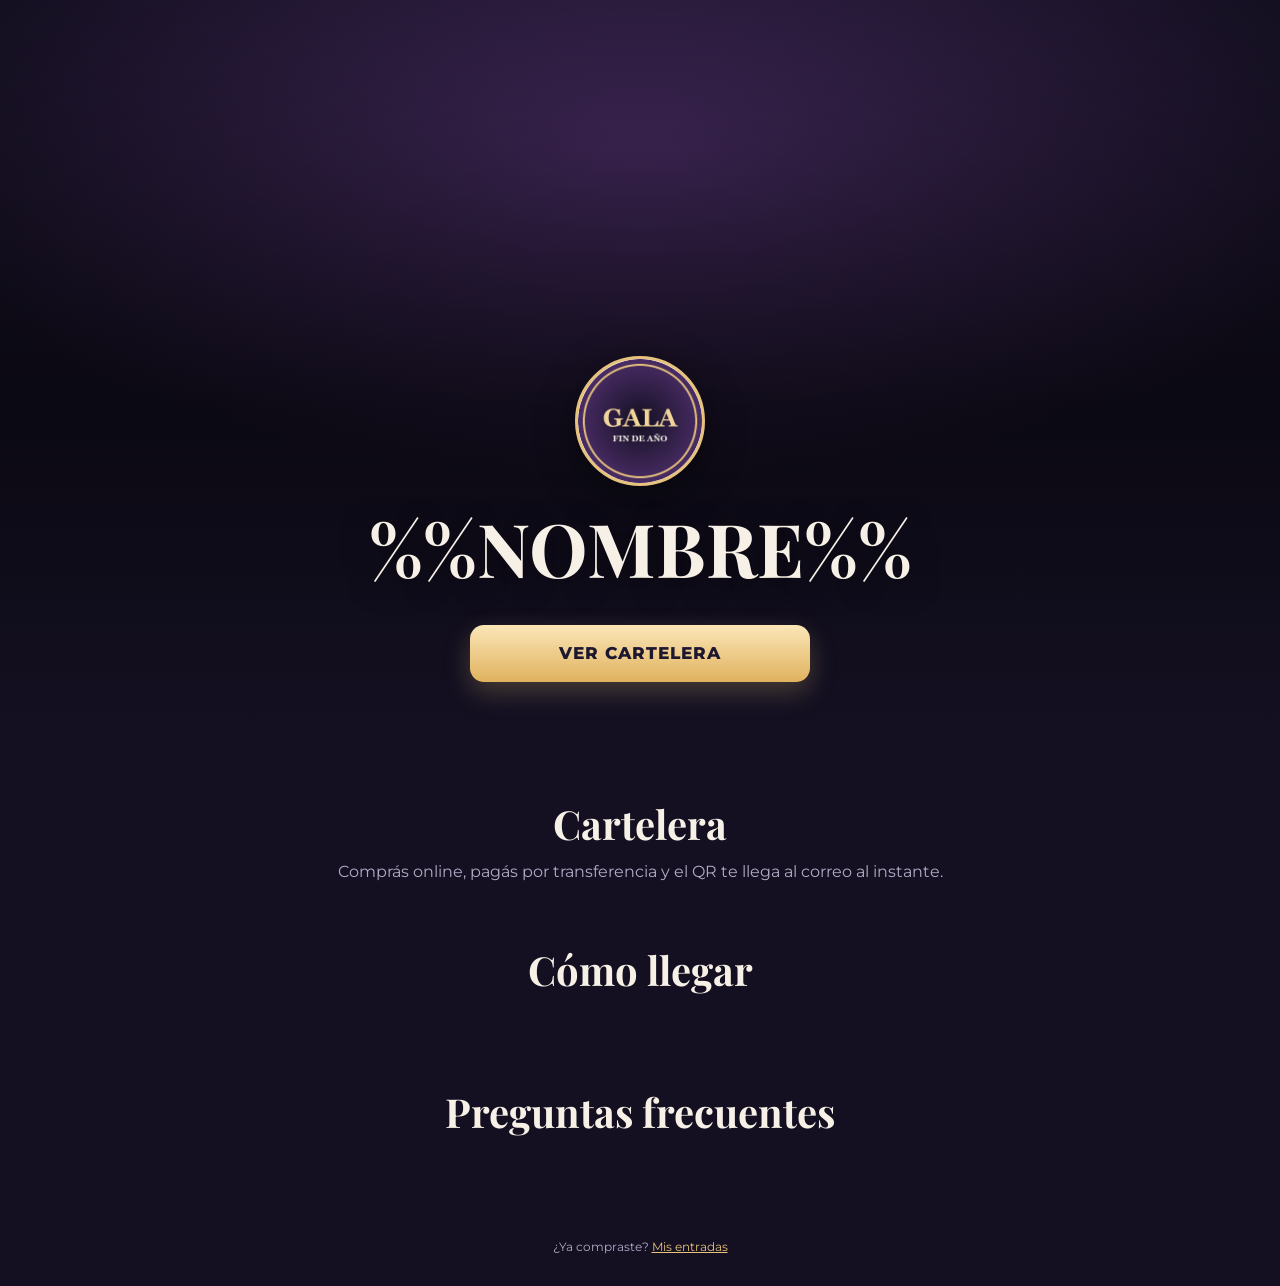
==== frontend/index.html @ 8a8f3d65 "Cartelera con varias fechas y temas por cliente; primer tema: Patio Lo de O-Li - Eventos en la base " ====
<!doctype html>
<html lang="es">
<head>
<meta charset="utf-8">
<meta name="viewport" content="width=device-width, initial-scale=1">
<!-- El servidor reemplaza las marcas NOMBRE, DESCRIPCION y URL (entre dobles porcentajes) con los datos de sitio.json:
     así la vista previa de WhatsApp sale bien. -->
<title>%%NOMBRE%%</title>
<meta name="description" content="%%DESCRIPCION%%">
<meta property="og:type" content="website">
<meta property="og:title" content="%%NOMBRE%%">
<meta property="og:description" content="%%DESCRIPCION%%">
<meta property="og:url" content="%%URL%%/">
<meta property="og:image" content="%%URL%%/assets/compartir.jpg">
<meta name="theme-color" content="#141022">
<link rel="icon" href="assets/logo.webp">
<link rel="preconnect" href="https://fonts.googleapis.com"><link rel="preconnect" href="https://fonts.gstatic.com" crossorigin>
<link href="https://fonts.googleapis.com/css2?family=Playfair+Display:ital,wght@0,700;1,700&family=Montserrat:wght@500;600;700;800&display=swap" rel="stylesheet">
<link rel="stylesheet" href="sistema.css">
<link rel="stylesheet" href="/tema.css">
<style>
body{background:var(--noche);}
.portada{position:relative;min-height:82vh;display:flex;align-items:flex-end;padding:0 16px 56px;overflow:hidden;
  background:linear-gradient(180deg,rgba(0,0,0,.15) 0%,rgba(0,0,0,.45) 55%,var(--noche) 100%),var(--foto,none) center/cover no-repeat,var(--portada-fondo,radial-gradient(ellipse 80% 60% at 50% 20%,#4a2d66,#141022 75%));}
.portada .dentro{max-width:880px;margin:0 auto;width:100%;text-align:center;}
.portada img.logo{width:130px;height:130px;border-radius:50%;object-fit:cover;background:#fff;box-shadow:0 10px 40px rgba(0,0,0,.45);border:3px solid var(--oro);}
.portada .organiza{margin-top:16px;font-weight:800;font-size:12px;letter-spacing:.28em;text-transform:uppercase;color:var(--oro);}
.portada h1{font-size:clamp(38px,9vw,74px);margin-top:10px;text-shadow:0 6px 30px rgba(0,0,0,.5);}
.portada .cuando{margin-top:12px;font-size:clamp(16px,3.6vw,20px);font-weight:600;}
.portada .lugar{color:var(--gris);margin-top:4px;}
.portada .btn{max-width:340px;margin-top:26px;}
.cuenta{display:flex;justify-content:center;gap:10px;margin-top:22px;}
.cuenta div{min-width:66px;background:rgba(246,240,230,.07);border:1px solid rgba(231,194,125,.25);border-radius:14px;padding:8px 6px;}
.cuenta b{display:block;font-family:var(--f-display);font-size:28px;line-height:1.1;}
.cuenta small{font-size:10px;font-weight:800;letter-spacing:.14em;text-transform:uppercase;color:var(--gris);}
.seccion{max-width:960px;margin:0 auto;padding:56px 16px 0;}
.seccion h2{font-family:var(--f-display);font-size:clamp(28px,6vw,40px);text-align:center;}
.seccion .sub{text-align:center;color:var(--gris);margin-top:6px;}
/* Cartelera */
.cartelera{display:grid;grid-template-columns:repeat(auto-fill,minmax(280px,1fr));gap:18px;margin-top:26px;}
.pena{background:var(--noche-2);border:1px solid rgba(231,194,125,.22);border-radius:20px;overflow:hidden;display:flex;flex-direction:column;}
.pena .foto{position:relative;aspect-ratio:4/5;background:var(--portada-fondo,linear-gradient(160deg,#3a2a52,#141022));display:flex;align-items:center;justify-content:center;}
.pena .foto img{width:100%;height:100%;object-fit:cover;display:block;}
.pena .foto .sin img{width:96px;height:96px;border-radius:50%;object-fit:cover;opacity:.9;box-shadow:0 8px 24px rgba(0,0,0,.35);}
.pena .foto.sin-foto{aspect-ratio:16/9;}   /* sin flyer todavía: un recuadro bajo, no un hueco alto */
.pena .dia{position:absolute;top:12px;left:12px;background:var(--oro);color:#1d1830;border-radius:14px;padding:6px 10px;text-align:center;line-height:1;box-shadow:0 6px 18px rgba(0,0,0,.35);}
.pena .dia b{display:block;font-family:var(--f-display);font-size:28px;}
.pena .dia small{font-weight:800;font-size:11px;letter-spacing:.12em;text-transform:uppercase;}
.pena .sello{position:absolute;top:14px;right:12px;font-weight:800;font-size:10.5px;letter-spacing:.1em;text-transform:uppercase;background:var(--rojo);color:#fff;border-radius:999px;padding:4px 10px;}
.pena .sello.pocas{background:var(--oro);color:#1d1830;}
.pena .info{padding:18px;display:flex;flex-direction:column;gap:6px;flex:1;}
.pena .info h3{font-family:var(--f-display);font-size:24px;line-height:1.15;}
.pena .info .subt{color:var(--oro);font-weight:700;font-size:13px;}
.pena .info .art{color:var(--crema);font-size:14px;}
.pena .info .cuando{color:var(--gris);font-size:13px;}
.pena .info .pie-peña{margin-top:auto;padding-top:12px;display:flex;align-items:center;justify-content:space-between;gap:10px;}
.pena .precio{font-family:var(--f-display);font-size:26px;color:var(--oro-vivo);}
.pena .precio small{display:block;font-family:var(--f-texto);font-size:10.5px;font-weight:800;letter-spacing:.1em;text-transform:uppercase;color:var(--gris);}
.pena .btn{width:auto;padding:12px 18px;font-size:14px;}
.pena .pronto{font-weight:800;font-size:13px;color:var(--gris);text-transform:uppercase;letter-spacing:.08em;}
/* Gala (un solo evento): entradas */
.entradas{display:grid;grid-template-columns:repeat(auto-fit,minmax(240px,1fr));gap:14px;margin-top:26px;}
.entrada{background:var(--noche-2);border:1px solid rgba(231,194,125,.25);border-radius:20px;padding:22px;text-align:center;position:relative;}
.entrada b{display:block;font-weight:800;font-size:17px;}
.entrada small{display:block;color:var(--gris);font-size:13px;margin-top:4px;min-height:18px;}
.entrada .precio{font-family:var(--f-display);font-size:38px;margin:14px 0;color:var(--oro-vivo);}
.entrada .sello{position:absolute;top:-10px;right:14px;font-weight:800;font-size:10.5px;letter-spacing:.1em;text-transform:uppercase;background:var(--rojo);color:#fff;border-radius:999px;padding:3px 10px;}
.entrada .sello.pocas{background:var(--oro);color:#1d1830;}
.sobre{max-width:720px;margin:18px auto 0;text-align:center;color:var(--crema);font-size:16.5px;line-height:1.7;}
.sobre p+p{margin-top:12px;}
.llamado{display:flex;gap:22px;align-items:center;justify-content:space-between;flex-wrap:wrap;background:linear-gradient(135deg,rgba(231,194,125,.16),rgba(231,194,125,.05));
  border:1px solid rgba(231,194,125,.35);border-radius:22px;padding:26px;}
.llamado > div{flex:1;min-width:240px;}
.llamado h2{text-align:left;font-size:clamp(24px,5vw,32px);}
.llamado .kicker{font-weight:800;font-size:12px;letter-spacing:.22em;text-transform:uppercase;color:var(--oro);}
.llamado p{color:var(--crema);margin-top:8px;}
.btn.wa{width:auto;background:#25d366;color:#06210f;box-shadow:0 10px 26px rgba(37,211,102,.25);}
.datos{display:grid;grid-template-columns:repeat(auto-fit,minmax(220px,1fr));gap:14px;margin-top:26px;}
.dato{background:rgba(246,240,230,.05);border:1px solid rgba(246,240,230,.12);border-radius:16px;padding:18px;}
.dato small{display:block;font-weight:800;font-size:11px;letter-spacing:.2em;text-transform:uppercase;color:var(--oro);}
.dato p{margin-top:6px;font-weight:600;}
.preguntas{margin-top:22px;display:grid;gap:10px;}
.preguntas details{background:rgba(246,240,230,.05);border:1px solid rgba(246,240,230,.12);border-radius:14px;padding:14px 16px;}
.preguntas summary{cursor:pointer;font-weight:800;}
.preguntas p{margin-top:8px;color:var(--gris);}
.barra-compra{position:fixed;left:0;right:0;bottom:0;padding:10px 16px calc(10px + env(safe-area-inset-bottom));background:rgba(20,16,34,.94);
  border-top:1px solid rgba(231,194,125,.25);display:none;z-index:20;backdrop-filter:blur(6px);}
.barra-compra .btn{max-width:520px;margin:0 auto;display:flex;}
@media (max-width:700px){.barra-compra.visible{display:block;} body{padding-bottom:84px;}}
.pie{padding:48px 16px 30px;}
</style>
</head>
<body>
<header class="portada" style="--foto:url('assets/portada.webp')">
  <div class="dentro">
    <img class="logo" src="assets/logo.webp" width="130" height="130" alt="">
    <p class="organiza" id="organiza"></p>
    <h1 id="titulo">%%NOMBRE%%</h1>
    <p class="cuando" id="cuando"></p>
    <p class="lugar" id="lugar"></p>
    <div class="cuenta" id="cuenta" hidden><div><b id="c-d">0</b><small>días</small></div><div><b id="c-h">0</b><small>horas</small></div><div><b id="c-m">0</b><small>min</small></div></div>
    <a class="btn" id="btn-principal" href="#cartelera">Ver cartelera</a>
  </div>
</header>

<section class="seccion" id="cartelera">
  <h2 id="t-entradas">Cartelera</h2>
  <p class="sub" id="sub-entradas">Comprás online, pagás por transferencia y el QR te llega al correo al instante.</p>
  <div id="lista"></div>
</section>

<section class="seccion" id="sobre" hidden>
  <h2 id="sobre-tit"></h2>
  <div class="sobre" id="sobre-txt"></div>
</section>

<section class="seccion" id="feriantes" hidden>
  <div class="llamado">
    <div>
      <p class="kicker">Para emprendedores</p>
      <h2 id="fer-tit"></h2>
      <p id="fer-txt"></p>
    </div>
    <a class="btn wa" id="fer-btn" target="_blank" rel="noopener">Consultar por WhatsApp</a>
  </div>
</section>

<section class="seccion">
  <h2>Cómo llegar</h2>
  <div class="datos" id="datos"></div>
</section>

<section class="seccion">
  <h2>Preguntas frecuentes</h2>
  <div class="preguntas" id="preguntas"></div>
</section>

<p class="pie">¿Ya compraste? <a href="/mis-entradas">Mis entradas</a></p>
<div class="barra-compra" id="barra"><a class="btn" id="btn-barra" href="#cartelera">Comprar entradas</a></div>

<script>
const $ = s => document.querySelector(s);
const pesos = n => '$' + Number(n).toLocaleString('es-AR');
const esc = x => String(x ?? '').replace(/[&<>"']/g, c => ({ '&': '&amp;', '<': '&lt;', '>': '&gt;', '"': '&quot;', "'": '&#39;' }[c]));
const MESES = ['ene', 'feb', 'mar', 'abr', 'may', 'jun', 'jul', 'ago', 'sep', 'oct', 'nov', 'dic'];
const sello = estado => estado === 'agotado' ? '<span class="sello">Agotado</span>' : estado === 'pocas' ? '<span class="sello pocas">Quedan pocas</span>' : '';
function estadoEvento(e) {
  const est = Object.values(e.tipos).map(t => t.estado);
  return est.length && est.every(x => x === 'agotado') ? 'agotado' : est.includes('pocas') ? 'pocas' : '';
}

function cuentaRegresiva(fecha, hora) {
  const objetivo = new Date(`${fecha}T${hora || '21:00'}:00-03:00`).getTime();
  const pintar = () => {
    const falta = objetivo - Date.now();
    if (falta <= 0) { $('#cuenta').hidden = true; return; }
    $('#cuenta').hidden = false;
    $('#c-d').textContent = Math.floor(falta / 864e5); $('#c-h').textContent = Math.floor(falta / 36e5) % 24; $('#c-m').textContent = Math.floor(falta / 6e4) % 60;
  };
  pintar(); setInterval(pintar, 30000);
}

// Una tarjeta por fecha de la cartelera
function tarjeta(e) {
  const [, m, d] = e.fecha.split('-').map(Number);
  const precios = Object.values(e.tipos).map(t => t.final);
  const est = estadoEvento(e);
  const pie = e.vendible && est !== 'agotado'
    ? `<span class="precio"><small>${precios.length > 1 ? 'Desde' : 'Entrada'}</small>${pesos(Math.min(...precios))}</span><a class="btn" href="/comprar?evento=${encodeURIComponent(e.id)}">Comprar</a>`
    : `<span class="pronto">${est === 'agotado' ? 'Entradas agotadas' : 'Entradas muy pronto'}</span>`;
  return `<article class="pena">
    <div class="foto${e.imagen ? '' : ' sin-foto'}">${e.imagen ? `<img src="${esc(e.imagen)}" alt="${esc(e.nombre)}" loading="lazy">` : '<div class="sin"><img src="assets/logo.webp" alt=""></div>'}
      <div class="dia"><b>${d}</b><small>${MESES[m - 1]}</small></div>${sello(est)}</div>
    <div class="info">
      <h3>${esc(e.nombre)}</h3>
      ${e.subtitulo ? `<p class="subt">${esc(e.subtitulo)}</p>` : ''}
      ${e.artistas?.length ? `<p class="art">${esc(e.artistas.join(' · '))}</p>` : ''}
      <p class="cuando">${esc(e.cuando.charAt(0).toUpperCase() + e.cuando.slice(1))}${e.hora ? '' : ' · horario a confirmar'}</p>
      <div class="pie-peña">${pie}</div>
    </div></article>`;
}

fetch('/api/config').then(r => r.json()).then(c => {
  const s = c.sitio, eventos = c.eventos || [];
  const gala = s.modo === 'gala' && eventos.length === 1;
  const e0 = eventos[0];
  if (gala) {
    // Un solo evento: la portada es el evento y abajo van sus tipos de entrada.
    $('#organiza').textContent = s.organiza || s.nombre;
    $('#titulo').textContent = e0.nombre; $('#cuando').textContent = e0.cuando; $('#lugar').textContent = s.lugar;
    cuentaRegresiva(e0.fecha, e0.hora);
    $('#t-entradas').textContent = 'Entradas';
    $('#lista').className = 'entradas';
    $('#lista').innerHTML = Object.entries(e0.tipos).map(([k, t]) => {
      const boton = e0.vendible && t.estado !== 'agotado' ? `<a class="btn" href="/comprar?evento=${encodeURIComponent(e0.id)}&tipo=${encodeURIComponent(k)}">Comprar</a>` : '';
      return `<div class="entrada">${sello(t.estado)}<b>${esc(t.nombre)}</b><small>${esc(t.detalle || '')}</small><div class="precio">${pesos(t.final)}</div>${boton}</div>`;
    }).join('') || '<p class="sub">Las entradas salen a la venta muy pronto.</p>';
    if (e0.vendible) { $('#btn-principal').textContent = 'Comprar entradas'; $('#btn-principal').href = `/comprar?evento=${encodeURIComponent(e0.id)}`; $('#btn-barra').href = $('#btn-principal').href; $('#barra').classList.add('visible'); }
    else { $('#btn-principal').textContent = 'Entradas muy pronto'; $('#btn-principal').removeAttribute('href'); $('#btn-principal').style.opacity = '.7'; $('#sub-entradas').textContent = 'La venta online abre muy pronto.'; }
  } else {
    // Cartelera: la portada es el lugar y abajo van las próximas fechas.
    $('#organiza').textContent = s.lema || s.organiza || '';
    $('#titulo').textContent = s.nombre;
    $('#cuando').textContent = e0 ? `Próxima: ${e0.nombre} · ${e0.cuando}` : 'Muy pronto, nuevas fechas';
    $('#lugar').textContent = [s.direccion, s.ciudad].filter(Boolean).join(' · ');
    $('#lista').className = 'cartelera';
    $('#lista').innerHTML = eventos.map(tarjeta).join('') || '<p class="sub">Muy pronto anunciamos las próximas fechas.</p>';
    if (eventos.some(e => e.vendible)) $('#barra').classList.add('visible');
  }
  if (s.sobre) {
    $('#sobre').hidden = false; $('#sobre-tit').textContent = s.sobre.titulo;
    $('#sobre-txt').innerHTML = s.sobre.parrafos.map(p => `<p>${esc(p)}</p>`).join('');
  }
  if (s.feriantes) {
    $('#feriantes').hidden = false; $('#fer-tit').textContent = s.feriantes.titulo; $('#fer-txt').textContent = s.feriantes.texto;
    $('#fer-btn').href = `https://wa.me/${encodeURIComponent(s.feriantes.whatsapp)}${s.feriantes.mensaje ? '?text=' + encodeURIComponent(s.feriantes.mensaje) : ''}`;
  }
  const mapa = 'https://www.google.com/maps/search/?api=1&query=' + encodeURIComponent([s.lugar, s.direccion, s.ciudad].filter(Boolean).join(', '));
  $('#datos').innerHTML = [
    ['Dónde', `${esc(s.lugar)}${s.direccion ? '<br>' + esc(s.direccion) : ''}${s.ciudad ? '<br>' + esc(s.ciudad) : ''}<br><a href="${mapa}" target="_blank" rel="noopener">Ver en el mapa</a>`],
    ...(gala && e0.puertas ? [['Apertura de puertas', esc(e0.puertas)]] : []),
    ...(s.menores ? [['Menores', esc(s.menores)]] : []),
    ...(s.instagram ? [['Seguinos', `<a href="https://instagram.com/${encodeURIComponent(s.instagram)}" target="_blank" rel="noopener">@${esc(s.instagram)}</a>`]] : []),
    ...(s.ayudaWhatsapp ? [['Consultas', `<a href="https://wa.me/${encodeURIComponent(s.ayudaWhatsapp)}" target="_blank" rel="noopener">Escribinos por WhatsApp</a>`]] : []),
  ].map(([t, v]) => `<div class="dato"><small>${t}</small><p>${v}</p></div>`).join('');
  const ayuda = s.ayudaWhatsapp ? ` Si tenés un problema, escribinos por <a href="https://wa.me/${encodeURIComponent(s.ayudaWhatsapp)}" target="_blank" rel="noopener">WhatsApp</a>.` : '';
  $('#preguntas').innerHTML = [
    ['¿Cómo pago?', 'Por transferencia, desde la app de tu banco o de tu billetera (Mercado Pago, Ualá, Naranja X, MODO o cualquier banco). Al comprar te damos un número de cuenta (CVU) para transferir.'],
    ['¿Desde qué cuenta transfiero?', 'Desde una cuenta a tu nombre, y poné el DNI del titular de esa cuenta cuando te lo pida. Si transfiere otra persona, el pago no se reconoce automáticamente.' + ayuda],
    ['¿Cuándo me llegan las entradas?', 'Apenas se acredita la transferencia, que suele tardar unos segundos. Las ves en pantalla y te llegan al correo, con un QR por entrada.'],
    ['¿Y si pierdo el mail?', 'Entrá a <a href="/mis-entradas">Mis entradas</a> con el email y el DNI que usaste al comprar.'],
    ['¿Cómo entro?', 'Mostrás el QR en la puerta, desde el celular o impreso. Cada QR sirve una sola vez, solo para la fecha que compraste, y cada persona necesita el suyo.'],
  ].map(([p, r]) => `<details><summary>${p}</summary><p>${r}</p></details>`).join('');
  fetch('/api/visita', { method: 'POST' }).catch(() => {});
}).catch(() => {});
</script>
</body>
</html>
---- frontend/sistema.css ----
/* Estilo común de las pantallas del sistema (compra, resultado del pago, mis entradas, panel).
   Molde de galas: noche ciruela, dorado y crema; Playfair Display + Montserrat.
   Cada gala cambia SOLO estas variables (y el logo en assets/). */
:root{
  --noche:#141022; --noche-2:#1c1630; --noche-3:#261e40; --oro:#e7c27d; --oro-vivo:#f3d59a; --crema:#f6f0e6;
  --gris:#b3abc6; --verde:#2f8a43; --rojo:#d9534f; --tierra:#8a6a2a;
  --oro-degrade:linear-gradient(180deg,#fbeccb 0%,#e7c27d 50%,#b48a3c 100%);
  --f-display:'Playfair Display',Georgia,serif; --f-texto:'Montserrat',system-ui,sans-serif;
}
*{margin:0;padding:0;box-sizing:border-box;}
[hidden]{display:none !important;}   /* que ningún display:flex/grid le gane a "oculto" */
html{-webkit-text-size-adjust:100%;}
body{font-family:var(--f-texto);color:var(--crema);min-height:100vh;line-height:1.5;
  background:radial-gradient(ellipse 90% 50% at 50% 0%,rgba(92,52,120,.55),transparent 70%),
             radial-gradient(ellipse 70% 40% at 50% 100%,rgba(180,138,60,.18),transparent 70%),var(--noche);}
a{color:var(--oro);}
.marco{max-width:560px;margin:0 auto;padding:18px 16px 48px;}
.cabeza{display:flex;align-items:center;gap:12px;padding:6px 0 18px;text-decoration:none;color:inherit;}
.cabeza img{width:58px;height:58px;border-radius:50%;object-fit:cover;}
.cabeza b{display:block;font-family:var(--f-display);font-weight:700;font-size:19px;line-height:1.1;}
.cabeza small{display:block;font-weight:800;font-size:11px;letter-spacing:.2em;text-transform:uppercase;color:var(--oro);}
h1{font-family:var(--f-display);font-weight:700;font-size:clamp(30px,8.5vw,42px);line-height:1.05;}
h1 em{font-style:italic;background:var(--oro-degrade);-webkit-background-clip:text;background-clip:text;color:transparent;}
.bajada{color:var(--gris);margin-top:8px;font-size:15px;}
.tarjeta{background:linear-gradient(180deg,rgba(38,30,64,.92),rgba(28,22,48,.92));border:1px solid rgba(231,194,125,.2);
  border-radius:20px;padding:20px;margin-top:18px;box-shadow:0 20px 50px rgba(0,0,0,.35);}
.paso{display:flex;align-items:center;gap:10px;font-weight:800;font-size:12px;letter-spacing:.2em;text-transform:uppercase;color:var(--oro);margin-bottom:12px;}
.paso span{display:grid;place-items:center;width:24px;height:24px;border-radius:50%;background:var(--oro);color:var(--noche);letter-spacing:0;font-size:13px;}
label{display:block;font-weight:700;font-size:13px;margin:14px 0 6px;color:var(--crema);}
input,select{width:100%;font:600 17px var(--f-texto);color:#1d1830;background:#fffaf3;border:2px solid transparent;border-radius:12px;padding:13px 14px;outline:none;}
input:focus,select:focus{border-color:var(--oro);}
.ayuda{font-size:12.5px;color:var(--gris);margin-top:5px;}
.btn{display:inline-flex;align-items:center;justify-content:center;gap:8px;width:100%;border:none;cursor:pointer;text-decoration:none;
  font-family:var(--f-texto);font-weight:800;font-size:17px;letter-spacing:.06em;text-transform:uppercase;
  padding:16px 22px;border-radius:14px;color:#1d1830;background:linear-gradient(180deg,#fbe6b8,#e0b25e);box-shadow:0 10px 26px rgba(231,194,125,.25);}
.btn:disabled{opacity:.55;cursor:default;}
.btn.linea{background:transparent;color:var(--crema);border:1.5px solid rgba(246,240,230,.35);box-shadow:none;font-size:15px;}
.error{display:none;margin-top:12px;background:rgba(217,83,79,.14);border:1px solid rgba(217,83,79,.5);color:#ffd5d2;border-radius:12px;padding:11px 14px;font-size:14px;}
.aviso{background:rgba(231,194,125,.09);border:1px solid rgba(231,194,125,.3);border-radius:14px;padding:13px 15px;font-size:14px;color:var(--crema);}
.qrs{display:grid;gap:14px;margin-top:16px;}
.qr{background:#fff;color:#1d1830;border-radius:16px;padding:14px;text-align:center;}
.qr img{width:100%;max-width:250px;display:block;margin:6px auto 0;}
.qr b{font-family:var(--f-display);font-weight:700;font-size:18px;}
.qr small{display:block;font-weight:700;font-size:12px;color:#7d7590;}
.spinner{width:52px;height:52px;margin:0 auto 14px;border:5px solid rgba(255,255,255,.12);border-top-color:var(--oro);border-radius:50%;animation:girar 1s linear infinite;}
@keyframes girar{to{transform:rotate(360deg);}}
.centro{text-align:center;}
.pie{margin-top:26px;text-align:center;font-size:12px;color:var(--gris);}
@media (prefers-reduced-motion:reduce){.spinner{animation-duration:3s;}}
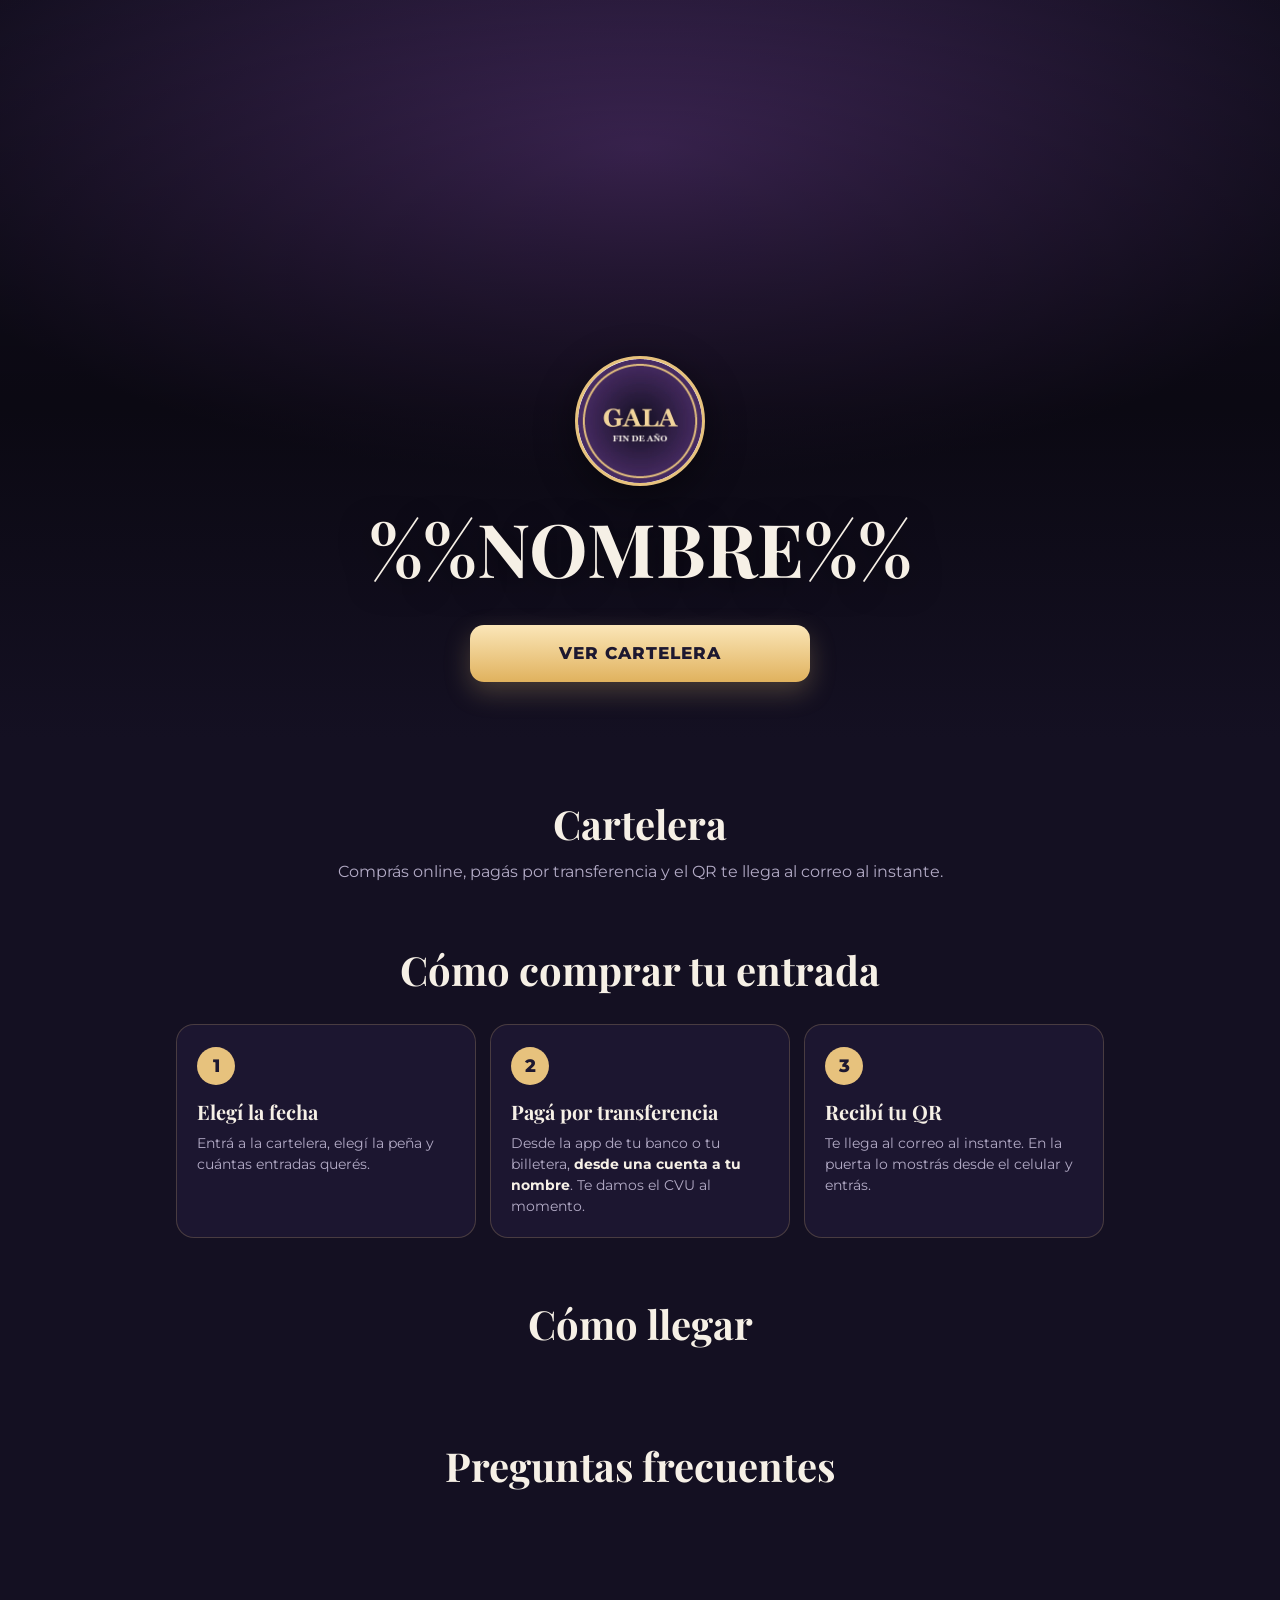
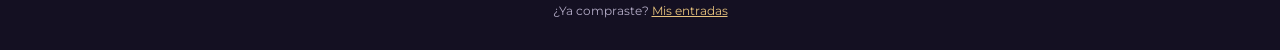
==== commit dfc2ab23: "Fechas que vende otra ticketera, nota por fecha, "Ver más" y más secciones en la portada - Evento: n" ====
--- a/frontend/index.html
+++ b/frontend/index.html
@@ -53,7 +53,7 @@
 .pena .info .subt{color:var(--oro);font-weight:700;font-size:13px;}
 .pena .info .art{color:var(--crema);font-size:14px;}
 .pena .info .cuando{color:var(--gris);font-size:13px;}
-.pena .info .pie-peña{margin-top:auto;padding-top:12px;display:flex;align-items:center;justify-content:space-between;gap:10px;}
+.pena .info .pie-pena{margin-top:auto;padding-top:12px;display:flex;align-items:center;justify-content:space-between;gap:10px;}
 .pena .precio{font-family:var(--f-display);font-size:26px;color:var(--oro-vivo);}
 .pena .precio small{display:block;font-family:var(--f-texto);font-size:10.5px;font-weight:800;letter-spacing:.1em;text-transform:uppercase;color:var(--gris);}
 .pena .btn{width:auto;padding:12px 18px;font-size:14px;}
@@ -66,6 +66,27 @@
 .entrada .precio{font-family:var(--f-display);font-size:38px;margin:14px 0;color:var(--oro-vivo);}
 .entrada .sello{position:absolute;top:-10px;right:14px;font-weight:800;font-size:10.5px;letter-spacing:.1em;text-transform:uppercase;background:var(--rojo);color:#fff;border-radius:999px;padding:3px 10px;}
 .entrada .sello.pocas{background:var(--oro);color:#1d1830;}
+.destacados{display:grid;grid-template-columns:repeat(auto-fit,minmax(200px,1fr));gap:14px;margin-top:24px;}
+.destacados div{background:rgba(246,240,230,.05);border:1px solid rgba(246,240,230,.12);border-radius:18px;padding:20px;text-align:center;}
+.destacados .ico{font-size:34px;line-height:1;}
+.destacados h3{font-family:var(--f-display);font-size:20px;margin-top:10px;}
+.destacados p{color:var(--gris);font-size:14px;margin-top:6px;}
+.pasos{display:grid;grid-template-columns:repeat(auto-fit,minmax(220px,1fr));gap:14px;margin-top:24px;counter-reset:paso;}
+.pasos div{position:relative;background:var(--noche-2);border:1px solid rgba(231,194,125,.22);border-radius:18px;padding:22px 20px 20px;}
+.pasos b{display:grid;place-items:center;width:38px;height:38px;border-radius:50%;background:var(--oro);color:#1d1830;font-weight:800;font-size:18px;}
+.pasos h3{font-family:var(--f-display);font-size:20px;margin-top:12px;}
+.pasos p{color:var(--gris);font-size:14px;margin-top:6px;}
+.pasos strong{color:var(--crema);}
+.mapa{width:100%;height:320px;border:0;border-radius:18px;margin-top:14px;filter:saturate(.85);}
+.pena .nota{display:inline-block;align-self:flex-start;font-weight:800;font-size:11px;letter-spacing:.08em;text-transform:uppercase;color:#1d1830;background:var(--oro);border-radius:999px;padding:3px 10px;}
+.pena details.mas{margin-top:4px;}
+.pena details.mas summary{cursor:pointer;color:var(--oro);font-weight:700;font-size:13px;}
+.pena details.mas p{color:var(--gris);font-size:13.5px;margin-top:8px;line-height:1.55;}
+.pena .ext{display:flex;flex-direction:column;gap:2px;}
+.pena .ext b{font-family:var(--f-display);font-size:20px;color:var(--oro-vivo);line-height:1.15;}
+.pena .ext span{font-size:12px;color:var(--gris);}
+#redes a{margin:0 8px;}
+#redes{display:block;margin-bottom:10px;}
 .sobre{max-width:720px;margin:18px auto 0;text-align:center;color:var(--crema);font-size:16.5px;line-height:1.7;}
 .sobre p+p{margin-top:12px;}
 .llamado{display:flex;gap:22px;align-items:center;justify-content:space-between;flex-wrap:wrap;background:linear-gradient(135deg,rgba(231,194,125,.16),rgba(231,194,125,.05));
@@ -109,6 +130,11 @@
   <div id="lista"></div>
 </section>
 
+<section class="seccion" id="destacados" hidden>
+  <h2>Lo que se vive</h2>
+  <div class="destacados" id="dest-lista"></div>
+</section>
+
 <section class="seccion" id="sobre" hidden>
   <h2 id="sobre-tit"></h2>
   <div class="sobre" id="sobre-txt"></div>
@@ -126,8 +152,18 @@
 </section>
 
 <section class="seccion">
+  <h2>Cómo comprar tu entrada</h2>
+  <div class="pasos">
+    <div><b>1</b><h3>Elegí la fecha</h3><p>Entrá a la cartelera, elegí la peña y cuántas entradas querés.</p></div>
+    <div><b>2</b><h3>Pagá por transferencia</h3><p>Desde la app de tu banco o tu billetera, <strong>desde una cuenta a tu nombre</strong>. Te damos el CVU al momento.</p></div>
+    <div><b>3</b><h3>Recibí tu QR</h3><p>Te llega al correo al instante. En la puerta lo mostrás desde el celular y entrás.</p></div>
+  </div>
+</section>
+
+<section class="seccion">
   <h2>Cómo llegar</h2>
   <div class="datos" id="datos"></div>
+  <iframe class="mapa" id="mapa" title="Mapa" loading="lazy" referrerpolicy="no-referrer-when-downgrade" hidden></iframe>
 </section>
 
 <section class="seccion">
@@ -135,7 +171,7 @@
   <div class="preguntas" id="preguntas"></div>
 </section>
 
-<p class="pie">¿Ya compraste? <a href="/mis-entradas">Mis entradas</a></p>
+<p class="pie"><span id="redes"></span>¿Ya compraste? <a href="/mis-entradas">Mis entradas</a></p>
 <div class="barra-compra" id="barra"><a class="btn" id="btn-barra" href="#cartelera">Comprar entradas</a></div>
 
 <script>
@@ -165,9 +201,14 @@
   const [, m, d] = e.fecha.split('-').map(Number);
   const precios = Object.values(e.tipos).map(t => t.final);
   const est = estadoEvento(e);
-  const pie = e.vendible && est !== 'agotado'
+  // Tres casos: la vendemos nosotros, la vende otra ticketera (botón a su venta) o todavía no está a la venta.
+  const pie = e.externo
+    ? `<div class="ext">${e.externo.precio ? `<b>${esc(e.externo.precio)}</b>` : ''}<span>${esc(e.externo.url ? 'Se vende en su ticketera' : (e.externo.texto || 'Venta en ticketera oficial'))}</span></div>`
+      + (e.externo.url ? `<a class="btn" href="${esc(e.externo.url)}" target="_blank" rel="noopener">${esc(e.externo.texto || 'Comprar')}</a>` : '')
+    : e.vendible && est !== 'agotado'
     ? `<span class="precio"><small>${precios.length > 1 ? 'Desde' : 'Entrada'}</small>${pesos(Math.min(...precios))}</span><a class="btn" href="/comprar?evento=${encodeURIComponent(e.id)}">Comprar</a>`
     : `<span class="pronto">${est === 'agotado' ? 'Entradas agotadas' : 'Entradas muy pronto'}</span>`;
+  const mas = e.descripcion ? `<details class="mas"><summary>Ver más</summary>${e.descripcion.split(/\n+/).filter(Boolean).map(p => `<p>${esc(p)}</p>`).join('')}</details>` : '';
   return `<article class="pena">
     <div class="foto${e.imagen ? '' : ' sin-foto'}">${e.imagen ? `<img src="${esc(e.imagen)}" alt="${esc(e.nombre)}" loading="lazy">` : '<div class="sin"><img src="assets/logo.webp" alt=""></div>'}
       <div class="dia"><b>${d}</b><small>${MESES[m - 1]}</small></div>${sello(est)}</div>
@@ -176,7 +217,9 @@
       ${e.subtitulo ? `<p class="subt">${esc(e.subtitulo)}</p>` : ''}
       ${e.artistas?.length ? `<p class="art">${esc(e.artistas.join(' · '))}</p>` : ''}
       <p class="cuando">${esc(e.cuando.charAt(0).toUpperCase() + e.cuando.slice(1))}${e.hora ? '' : ' · horario a confirmar'}</p>
-      <div class="pie-peña">${pie}</div>
+      ${e.nota ? `<span class="nota">${esc(e.nota)}</span>` : ''}
+      ${mas}
+      <div class="pie-pena">${pie}</div>
     </div></article>`;
 }
 
@@ -207,6 +250,16 @@
     $('#lista').innerHTML = eventos.map(tarjeta).join('') || '<p class="sub">Muy pronto anunciamos las próximas fechas.</p>';
     if (eventos.some(e => e.vendible)) $('#barra').classList.add('visible');
   }
+  if (s.destacados?.length) {
+    $('#destacados').hidden = false;
+    $('#dest-lista').innerHTML = s.destacados.map(d => `<div><span class="ico">${esc(d.icono)}</span><h3>${esc(d.titulo)}</h3><p>${esc(d.texto)}</p></div>`).join('');
+  }
+  if (s.direccion) {
+    $('#mapa').src = 'https://www.google.com/maps?output=embed&q=' + encodeURIComponent([s.direccion, s.ciudad].filter(Boolean).join(', '));
+    $('#mapa').hidden = false;
+  }
+  $('#redes').innerHTML = [s.facebook && `<a href="${esc(s.facebook)}" target="_blank" rel="noopener">Facebook</a>`,
+    s.instagram && `<a href="https://instagram.com/${encodeURIComponent(s.instagram)}" target="_blank" rel="noopener">Instagram</a>`].filter(Boolean).join('');
   if (s.sobre) {
     $('#sobre').hidden = false; $('#sobre-tit').textContent = s.sobre.titulo;
     $('#sobre-txt').innerHTML = s.sobre.parrafos.map(p => `<p>${esc(p)}</p>`).join('');
